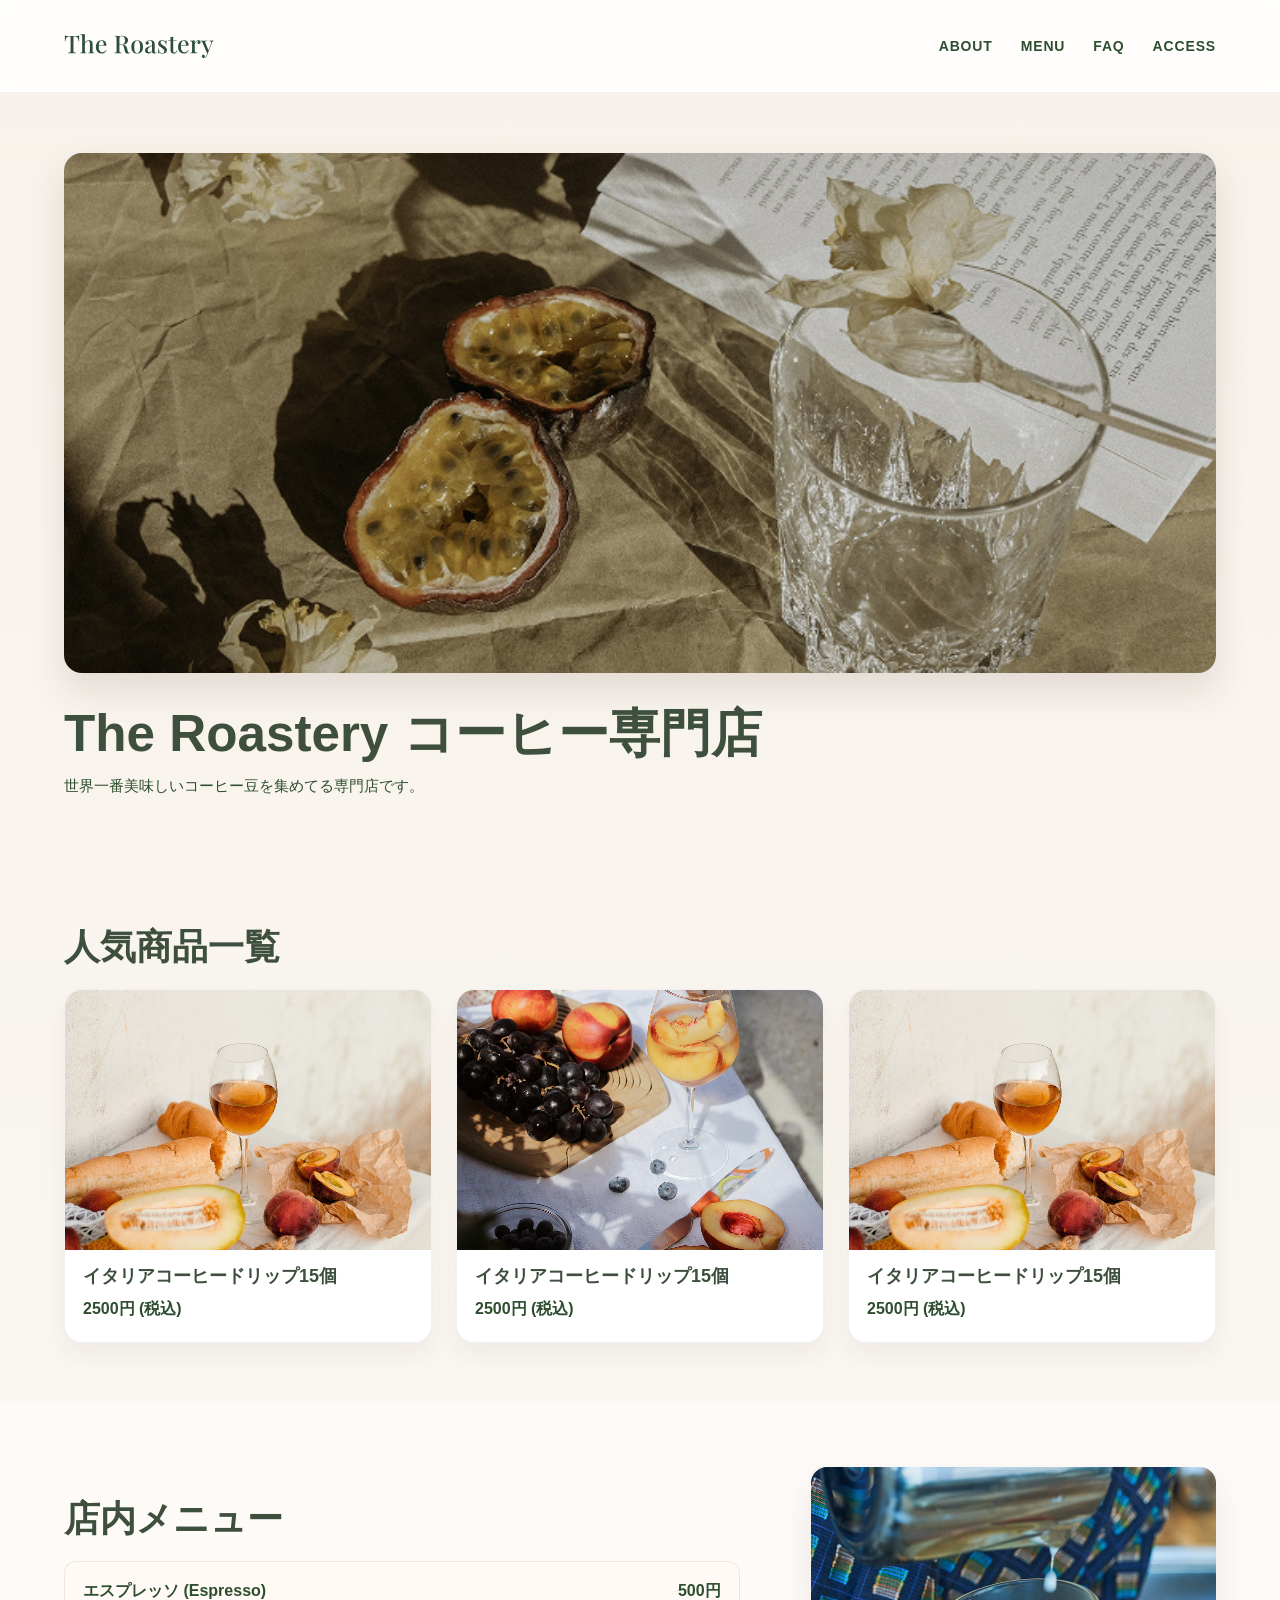
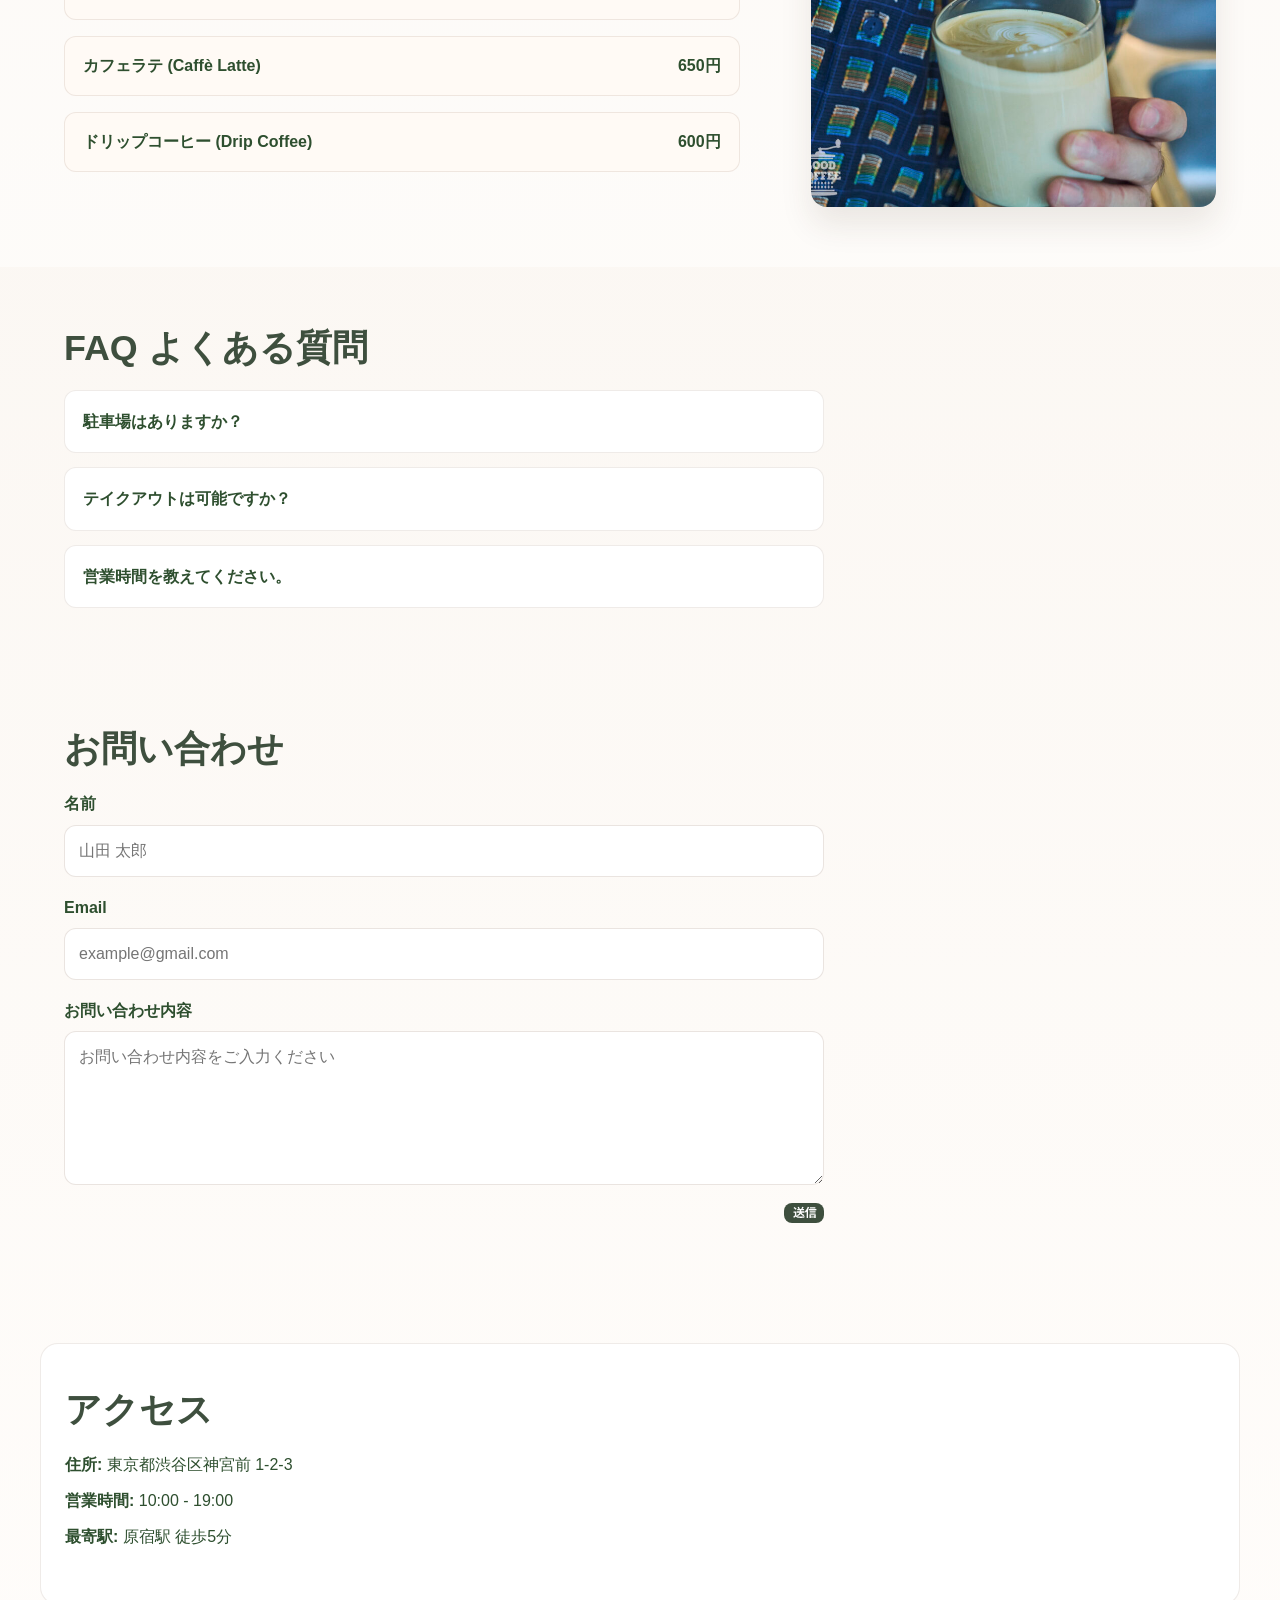
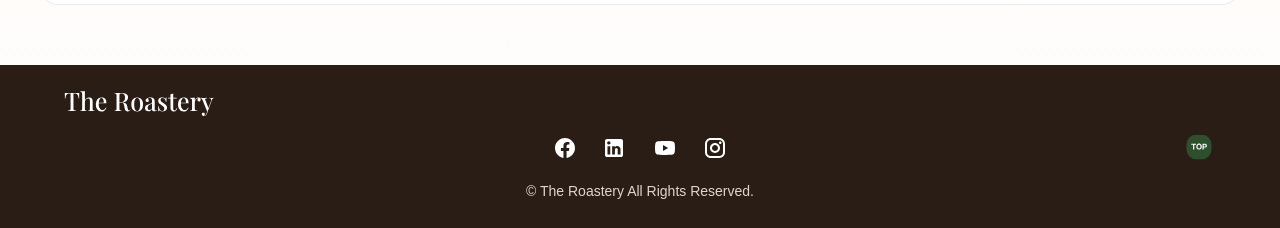
==== the roastery/index.html @ e52b69e5 "Add files via upload" ====
<!DOCTYPE html>
<html lang="ja">
<head>
  <meta charset="UTF-8">
  <meta name="viewport" content="width=device-width, initial-scale=1.0">
  <title>The Roastery - コーヒー専門店</title>
  <link rel="stylesheet" href="style.css">
</head>
<body id="top">

  <!-- 1. Header Navigation -->
  <header class="header">
    <div class="container header-container">
      <a href="#" class="logo">
        <img src="assets/icons/The Roastery-logo.svg" alt="The Roastery Logo">
      </a>

      <nav class="desktop-nav" aria-label="Main navigation">
        <ul>
          <li><a href="#about">About</a></li>
          <li><a href="#products">Menu</a></li>
          <li><a href="#faq">FAQ</a></li>
          <li><a href="#access">Access</a></li>
        </ul>
      </nav>

      <button class="menu-toggle" aria-label="Menu">
        <img src="assets/icons/hamberger-menu.svg" alt="Menu Icon">
      </button>
    </div>
  </header>

  <main>
    <!-- 2. Hero Section -->
    <section class="hero" id="about">
      <div class="container hero-layout">
        <div class="hero-image">
          <img src="assets/images/dai-banner-sample.jpg" alt="The Roastery Hero Image">
        </div>
        <div class="hero-text">
          <h1>The Roastery コーヒー専門店</h1>
          <p>世界一番美味しいコーヒー豆を集めてる専門店です。</p>
        </div>
      </div>
    </section>

    <!-- 3. Popular Products Section (人気商品一覧) -->
    <section class="products" id="products">
      <div class="container">
        <h2>人気商品一覧</h2>
        <div class="product-grid">
          <article class="product-card">
            <img src="assets/images/ninkimenu1-sample.jpg" alt="イタリアコーヒードリップ">
            <h3>イタリアコーヒードリップ15個</h3>
            <p class="price">2500円 (税込)</p>
          </article>

          <article class="product-card">
            <img src="assets/images/ninkimenu2-sample.jpg" alt="イタリアコーヒードリップ">
            <h3>イタリアコーヒードリップ15個</h3>
            <p class="price">2500円 (税込)</p>
          </article>

          <article class="product-card">
            <img src="assets/images/ninkimenu3-sample.jpg" alt="イタリアコーヒードリップ">
            <h3>イタリアコーヒードリップ15個</h3>
            <p class="price">2500円 (税込)</p>
          </article>
        </div>
      </div>
    </section>

<!-- 4. Menu Section (店内メニュー) - BỔ SUNG -->
    <section class="menu-section" id="menu">
      <div class="container menu-layout">
        <div class="menu-content">
          <h2>店内メニュー</h2>
          <div class="menu-grid">
            <div class="menu-item">
              <span class="menu-name">エスプレッソ (Espresso)</span>
              <span class="menu-price">500円</span>
            </div>
            <div class="menu-item">
              <span class="menu-name">カフェラテ (Caffè Latte)</span>
              <span class="menu-price">650円</span>
            </div>
            <div class="menu-item">
              <span class="menu-name">ドリップコーヒー (Drip Coffee)</span>
              <span class="menu-price">600円</span>
            </div>
          </div>
        </div>

        <div class="menu-image-wrap">
          <img src="assets/images/menu.jpg" alt="店内メニューイメージ">
        </div>
      </div>
    </section>
<!-- 5. FAQ Section (よくある質問) - BỔ SUNG -->
    <section class="faq-section" id="faq">
      <div class="container">
        <h2>FAQ よくある質問</h2>
        <div class="faq-list">
          <details class="faq-item">
            <summary>駐車場はありますか？</summary>
            <p>はい、店舗裏に3台分の専用駐車場がございます。</p>
          </details>
          <details class="faq-item">
            <summary>テイクアウトは可能ですか？</summary>
            <p>全メニューテイクアウト可能です。</p>
          </details>
          <details class="faq-item">
            <summary>営業時間を教えてください。</summary>
            <p>10:00 〜 19:00（定休日：水曜日）となります。</p>
          </details>
        </div>
      </div>
    </section>

        <!-- 6. Contact Form (お問い合わせ) -->
    <section class="contact" id="contact">
      <div class="container">
        <h2>お問い合わせ</h2>
        <form class="contact-form">
          <div class="form-group">
            <label for="name">名前</label>
            <input type="text" id="name" placeholder="山田 太郎">
          </div>
          <div class="form-group">
            <label for="email">Email</label>
            <input type="email" id="email" placeholder="example@gmail.com">
          </div>
          <div class="form-group">
            <label for="message">お問い合わせ内容</label>
            <textarea id="message" rows="5" placeholder="お問い合わせ内容をご入力ください"></textarea>
          </div>
          <button type="submit" class="submit-btn" aria-label="送信">
            <img src="assets/icons/soshin-button.svg" alt="送信">
          </button>
        </form>
      </div>
    </section>

 <!-- 7. Access Section (アクセス) - BỔ SUNG -->
    <section class="access-section" id="access">
      <div class="container access-container">
        <div class="access-info">
          <h2>アクセス</h2>
          <p><strong>住所:</strong> 東京都渋谷区神宮前 1-2-3</p>
          <p><strong>営業時間:</strong> 10:00 - 19:00</p>
          <p><strong>最寄駅:</strong> 原宿駅 徒歩5分</p>
        </div>
        <div class="access-map">
       <iframe src="https://www.google.com/maps/embed?pb=!1m18!1m12!1m3!1d3245.0203877647555!2d139.4264105!3d35.5778886!2m3!1f0!2f0!3f0!3m2!1i1024!2i768!4f13.1!3m3!1m2!1s0x6018fdb9dae99ccf%3A0x11785cc58796454f!2sCONZEN%20COFFEE!5e0!3m2!1sja!2sjp!4v1789266662470!5m2!1sja!2sjp" width="600" height="450" style="border:0;" allowfullscreen="" loading="lazy" referrerpolicy="strict-origin-when-cross-origin"></iframe>
    </div>
      </div>
    </section>


  </main>

  <!-- 8. Footer Section -->
  <footer class="footer">
    <div class="container footer-container">
      <a href="#top" class="footer-logo" aria-label="The Roastery ホーム">
        <img src="assets/icons/The Roastery-logo.svg" alt="The Roastery Logo">
      </a>
      <div class="social-links">
        <a href="https://www.facebook.com/" class="social-link social-facebook" target="_blank" rel="noopener noreferrer" aria-label="Facebook">
          <img src="assets/icons/social-icons.svg" alt="">
        </a>
        <a href="https://www.linkedin.com/" class="social-link social-linkedin" target="_blank" rel="noopener noreferrer" aria-label="LinkedIn">
          <img src="assets/icons/social-icons.svg" alt="">
        </a>
        <a href="https://www.youtube.com/" class="social-link social-youtube" target="_blank" rel="noopener noreferrer" aria-label="YouTube">
          <img src="assets/icons/social-icons.svg" alt="">
        </a>
        <a href="https://www.instagram.com/" class="social-link social-instagram" target="_blank" rel="noopener noreferrer" aria-label="Instagram">
          <img src="assets/icons/social-icons.svg" alt="">
        </a>
      </div>
      <a href="#top" class="top-button" aria-label="ページの先頭へ戻る">
        <img src="assets/icons/top-button.svg" alt="Top">
      </a>
      <p class="copyright">&copy; The Roastery All Rights Reserved.</p>
    </div>
  </footer>

  <script src="javascript.js"></script>
</body>
</html>
---- the roastery/style.css ----
/* Reset cơ bản */
* {
  box-sizing: border-box;
  margin: 0;
  padding: 0;
}

html {
  scroll-behavior: smooth;
}

body {
  font-family: Arial, Helvetica, sans-serif;
  color: #2e4f2f;
  background: linear-gradient(180deg, #f7f1ea 0%, #fffdfb 100%);
  line-height: 1.6;
}

img {
  display: block;
  max-width: 100%;
}

a {
  text-decoration: none;
}

.container {
  width: min(100%, 1200px);
  margin: 0 auto;
  padding: 0 16px;
}

section {
  padding: 60px 0;
}

h1, h2, h3 {
  line-height: 1.2;
}

/* Header */
.header {
  background: rgba(255, 255, 255, 0.9);
  border-bottom: 1px solid rgba(110, 80, 53, 0.08);
  position: sticky;
  top: 0;
  z-index: 20;
  backdrop-filter: blur(8px);
}

.header-container {
  display: flex;
  justify-content: space-between;
  align-items: center;
  min-height: 80px;
}

.logo {
  display: inline-flex;
  align-items: center;
}

.logo img {
  width: 120px;
  height: auto;
}

.menu-toggle {
  background: none;
  border: none;
  cursor: pointer;
  width: 44px;
  height: 44px;
  display: inline-flex;
  align-items: center;
  justify-content: center;
}

.menu-toggle img {
  width: 24px;
  height: 24px;
}

.desktop-nav {
  display: none;
}

.desktop-nav ul {
  display: flex;
  align-items: center;
  list-style: none;
  gap: 28px;
}

.desktop-nav a {
  color: #2e4f2f;
  font-size: 14px;
  font-weight: 700;
  letter-spacing: 0.06em;
  text-transform: uppercase;
}

.desktop-nav a:hover {
  color: #9d6a42;
}

/* Hero */
.hero {
  padding: 60px 0;
}

.hero-layout {
  display: grid;
  gap: 22px;
  align-items: center;
}

.hero-image img {
  width: 100%;
  height: 320px;
  object-fit: cover;
  border-radius: 18px;
  box-shadow: 0 18px 35px rgba(77, 52, 31, 0.12);
}

.hero-text {
  padding: 8px 0;
}

.hero-text h1 {
  font-size: clamp(28px, 4vw, 52px);
  margin-bottom: 10px;
  color: #3e4f3e;
}

.hero-text p {
  font-size: 15px;
  color: #2e4f2f;
}

/* Products */
.products {
  padding: 60px 0;
}

.products h2,
.menu-content h2,
.faq-section h2,
.access-info h2,
.contact h2 {
  font-size: clamp(26px, 2.8vw, 38px);
  margin-bottom: 20px;
  color: #3e4f3e;
}

.product-grid {
  display: grid;
  grid-template-columns: 1fr;
  gap: 20px;
}

.product-card {
  background: #fff;
  border: 1px solid rgba(107, 78, 58, 0.08);
  border-radius: 18px;
  overflow: hidden;
  box-shadow: 0 12px 24px rgba(74, 46, 33, 0.06);
  transition: transform 0.2s ease, box-shadow 0.2s ease;
}

.product-card:hover {
  transform: translateY(-4px);
  box-shadow: 0 16px 30px rgba(74, 46, 33, 0.1);
}

.product-card img {
  width: 100%;
  height: 240px;
  object-fit: cover;
}

.product-card h3 {
  font-size: 18px;
  margin: 16px 18px 8px;
  color: #3e4f3e;
}

.product-card .price {
  margin: 0 18px 20px;
  font-size: 16px;
  font-weight: 700;
  color: #2e4f2f;
}

/* Menu */
.menu-section {
  background: rgba(255, 255, 255, 0.45);
}

.menu-layout {
  display: flex;
  flex-direction: column;
  gap: 24px;
}

.menu-content {
  flex: 1;
}

.menu-grid {
  display: grid;
  gap: 16px;
}

.menu-item {
  display: flex;
  justify-content: space-between;
  align-items: center;
  gap: 12px;
  padding: 16px 18px;
  border: 1px solid rgba(122, 87, 67, 0.12);
  border-radius: 12px;
  background: #fffaf5;
}

.menu-name {
  font-size: 16px;
  font-weight: 600;
  color: #2e4f2f;
}

.menu-price {
  font-weight: 700;
  color: #2e4f2f;
}

.menu-image-wrap {
  flex: 1;
  display: flex;
  align-items: center;
  justify-content: center;
  padding-top: 4px;
}

.menu-image-wrap img {
  display: block;
  width: 100%;
  height: 320px;
  object-fit: cover;
  object-position: center;
  border: none;
  border-radius: 16px;
  box-shadow: 0 18px 32px rgba(65, 46, 29, 0.1);
}

/* FAQ */
.faq-list {
  display: grid;
  gap: 14px;
  max-width: 760px;
}

.faq-item {
  border: 1px solid rgba(123, 90, 67, 0.12);
  border-radius: 12px;
  background: #fff;
  padding: 0 18px;
}

.faq-item summary {
  list-style: none;
  cursor: pointer;
  padding: 18px 0;
  font-weight: 700;
  color: #2e4f2f;
}

.faq-item p {
  padding: 0 0 18px;
  color: #2e4f2f;
}

/* Access */
.access-container {
  display: grid;
  gap: 20px;
  background: #fff;
  border: 1px solid rgba(123, 90, 67, 0.12);
  border-radius: 18px;
  padding: 24px;
}

.access-info {
  padding: 0;
}

.access-info p {
  margin: 10px 0;
  color: #2e4f2f;
}

.access-map {
  display: flex;
}

.access-map iframe {
  width: 100%;
  height: 240px;
  min-height: 240px;
  margin: 10px;
  border: 0;
  border-radius: 18px;
}

/* Contact */
.contact {
  padding: 60px 0;
}

.contact-form {
  display: flex;
  flex-direction: column;
  gap: 18px;
  max-width: 760px;
}

.form-group {
  display: flex;
  flex-direction: column;
  gap: 8px;
}

.form-group label {
  font-weight: 700;
  color: #2e4f2f;
}

.form-group input,
.form-group textarea {
  width: 100%;
  padding: 12px 14px;
  border: 1px solid rgba(123, 90, 67, 0.16);
  border-radius: 12px;
  background: #fff;
  font: inherit;
}

.form-group textarea {
  min-height: 130px;
  resize: vertical;
}

.submit-btn {
  align-self: flex-end;
  display: inline-flex;
  align-items: center;
  justify-content: center;
  width: 40px;
  height: 20px;
  padding: 0;
  background: transparent;
  border: none;
  cursor: pointer;
  transition: transform 0.2s ease, opacity 0.2s ease;
}

.submit-btn img {
  width: 40px;
  height: 20px;
}

.submit-btn:hover {
  transform: translateY(-1px);
  opacity: 0.85;
}

/* Footer */
.footer {
  background: #2a1d15;
  color: #f2eae4;
  padding: 26px 0;
}

.footer-container {
  position: relative;
  display: flex;
  flex-direction: column;
  align-items: center;
  gap: 12px;
}

.footer-logo img {
  width: 150px;
  filter: brightness(0) invert(1);
}

.footer-logo {
  align-self: flex-start;
}

.social-links img {
  filter: brightness(0) invert(1);
}

.social-links {
  display: flex;
  gap: 10px;
}

.social-link {
  display: block;
  width: 40px;
  height: 40px;
  overflow: hidden;
}

.social-link img {
  width: 193px;
  max-width: none;
  height: 40px;
}

.social-linkedin img {
  transform: translateX(-52px);
}

.social-youtube img {
  transform: translateX(-102px);
}

.social-instagram img {
  transform: translateX(-153px);
}

.top-button {
  position: absolute;
  right: 16px;
  top: 50%;
  transform: translateY(-50%);
  transition: opacity 0.2s ease, transform 0.2s ease;
}

.top-button img {
  width: 50px;
  height: 25px;
}

.top-button:hover {
  opacity: 0.8;
  transform: translateY(calc(-50% - 2px));
}

.copyright {
  font-size: 14px;
  opacity: 0.9;
}

@media (min-width: 768px) {
  .container {
    padding: 0 24px;
  }

  .header-container {
    min-height: 92px;
  }

  .logo img {
    width: 150px;
  }

  .desktop-nav {
    display: block;
    margin-left: auto;
  }

  .menu-toggle {
    display: none;
  }

  .hero-layout {
    grid-template-columns: 1fr;
  }

  .hero-image img {
    height: 520px;
  }

  .product-grid {
    grid-template-columns: repeat(3, minmax(0, 1fr));
    gap: 24px;
  }

  .product-card img {
    height: 260px;
  }

  .menu-layout {
    flex-direction: row;
    align-items: center;
    gap: 26px;
  }

  .menu-content {
    flex: 1.5;
  }

  .menu-image-wrap {
    flex: 1;
  }

  .menu-image-wrap img {
    min-height: 340px;
    width: 90%;
    margin-left: auto;
  }

  .access-container {
    grid-template-columns: 0.9fr 1.1fr;
    align-items: center;
  }
}

@media (max-width: 767px) {
  .desktop-nav {
    display: none;
  }

  .header-container.active {
    position: relative;
    flex-wrap: wrap;
    align-items: center;
    padding-top: 20px;
  }

  .header-container.active .logo {
    order: 0;
  }

  .header-container.active .menu-toggle {
    position: static;
    order: 1;
    margin-left: auto;
    align-self: center;
    transform: none;
  }

  .header-container.active .desktop-nav {
    display: block;
    order: 2;
    flex-basis: 100%;
    padding: 16px 0;
  }

  .header-container.active .desktop-nav ul {
    flex-direction: column;
    align-items: center;
    gap: 12px;
  }

  .header-container.active .desktop-nav a {
    font-size: 12px;
  }

  .product-grid {
    grid-template-columns: 1fr;
  }

  .menu-layout {
    flex-direction: column;
  }

  .access-map iframe {
    width: 100%;
    height: 220px;
    min-height: 220px;
  }

  .submit-btn {
    width: 100%;
  }
}
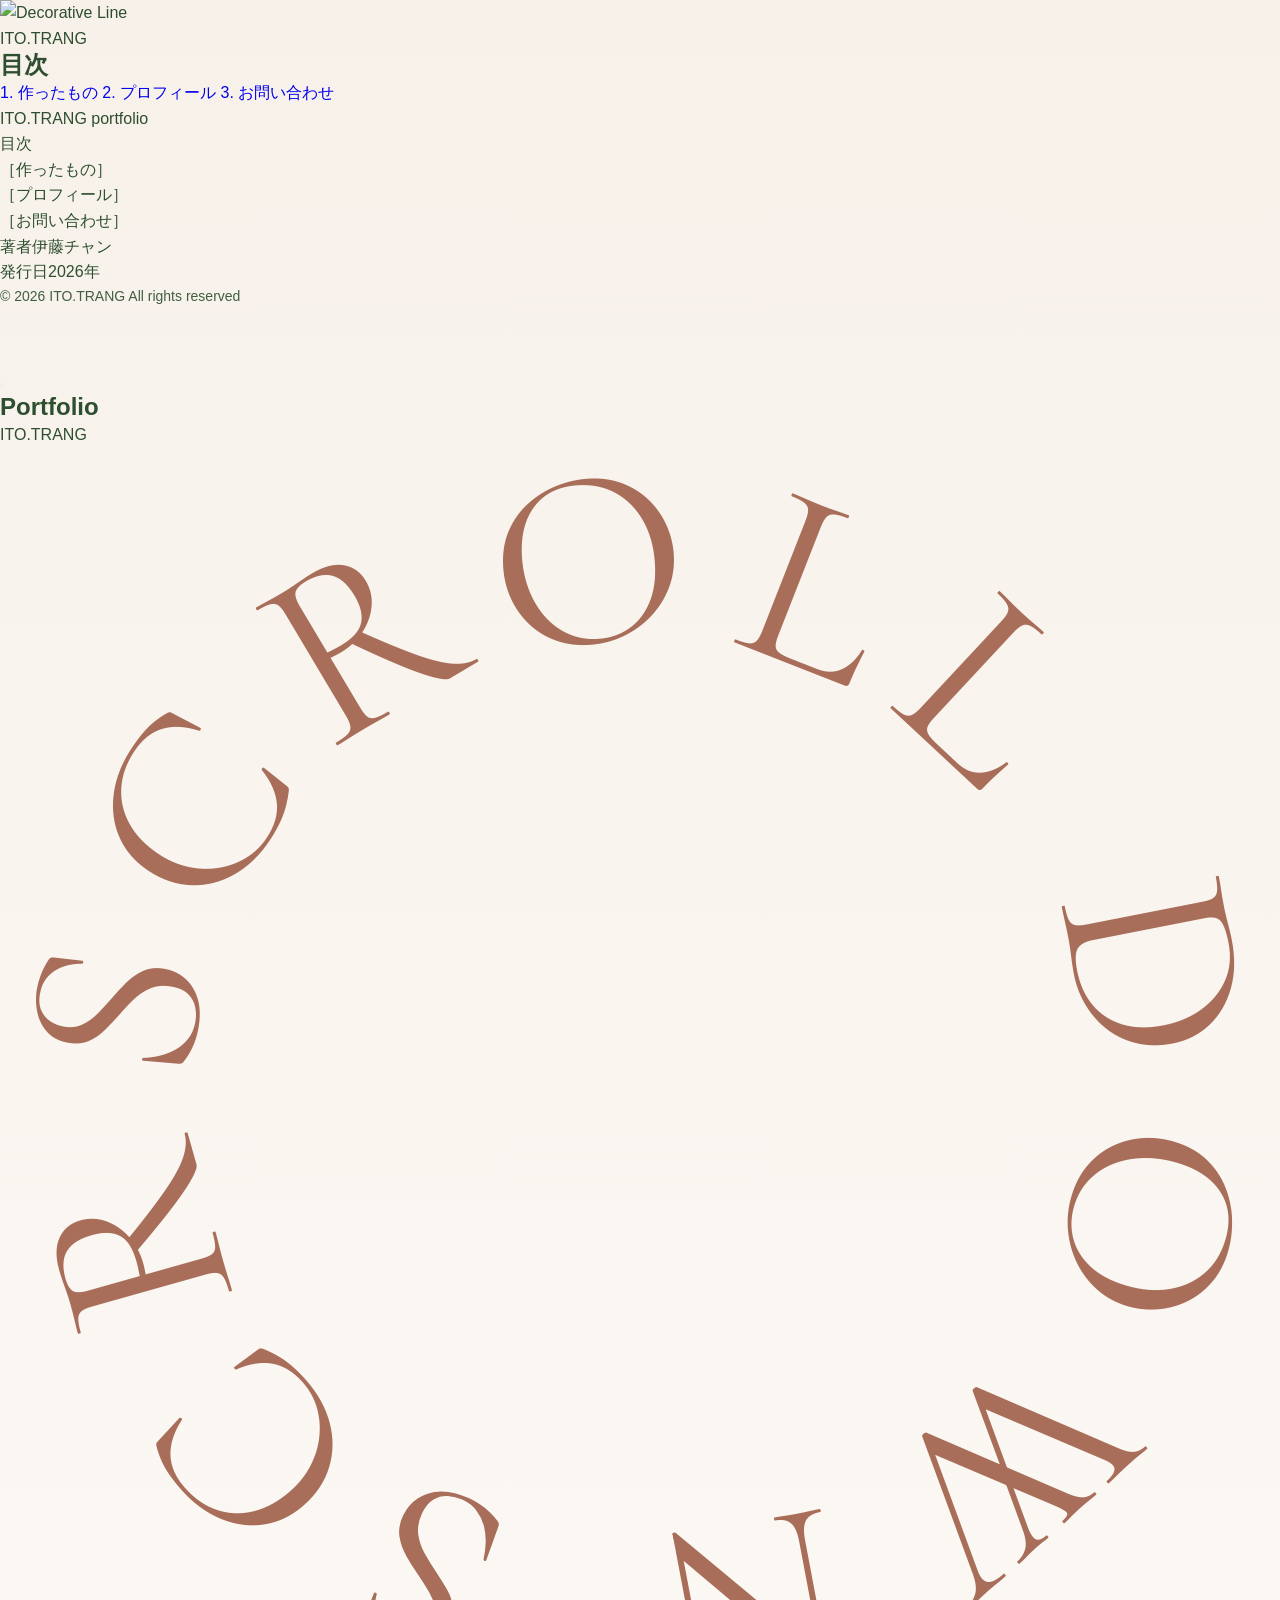
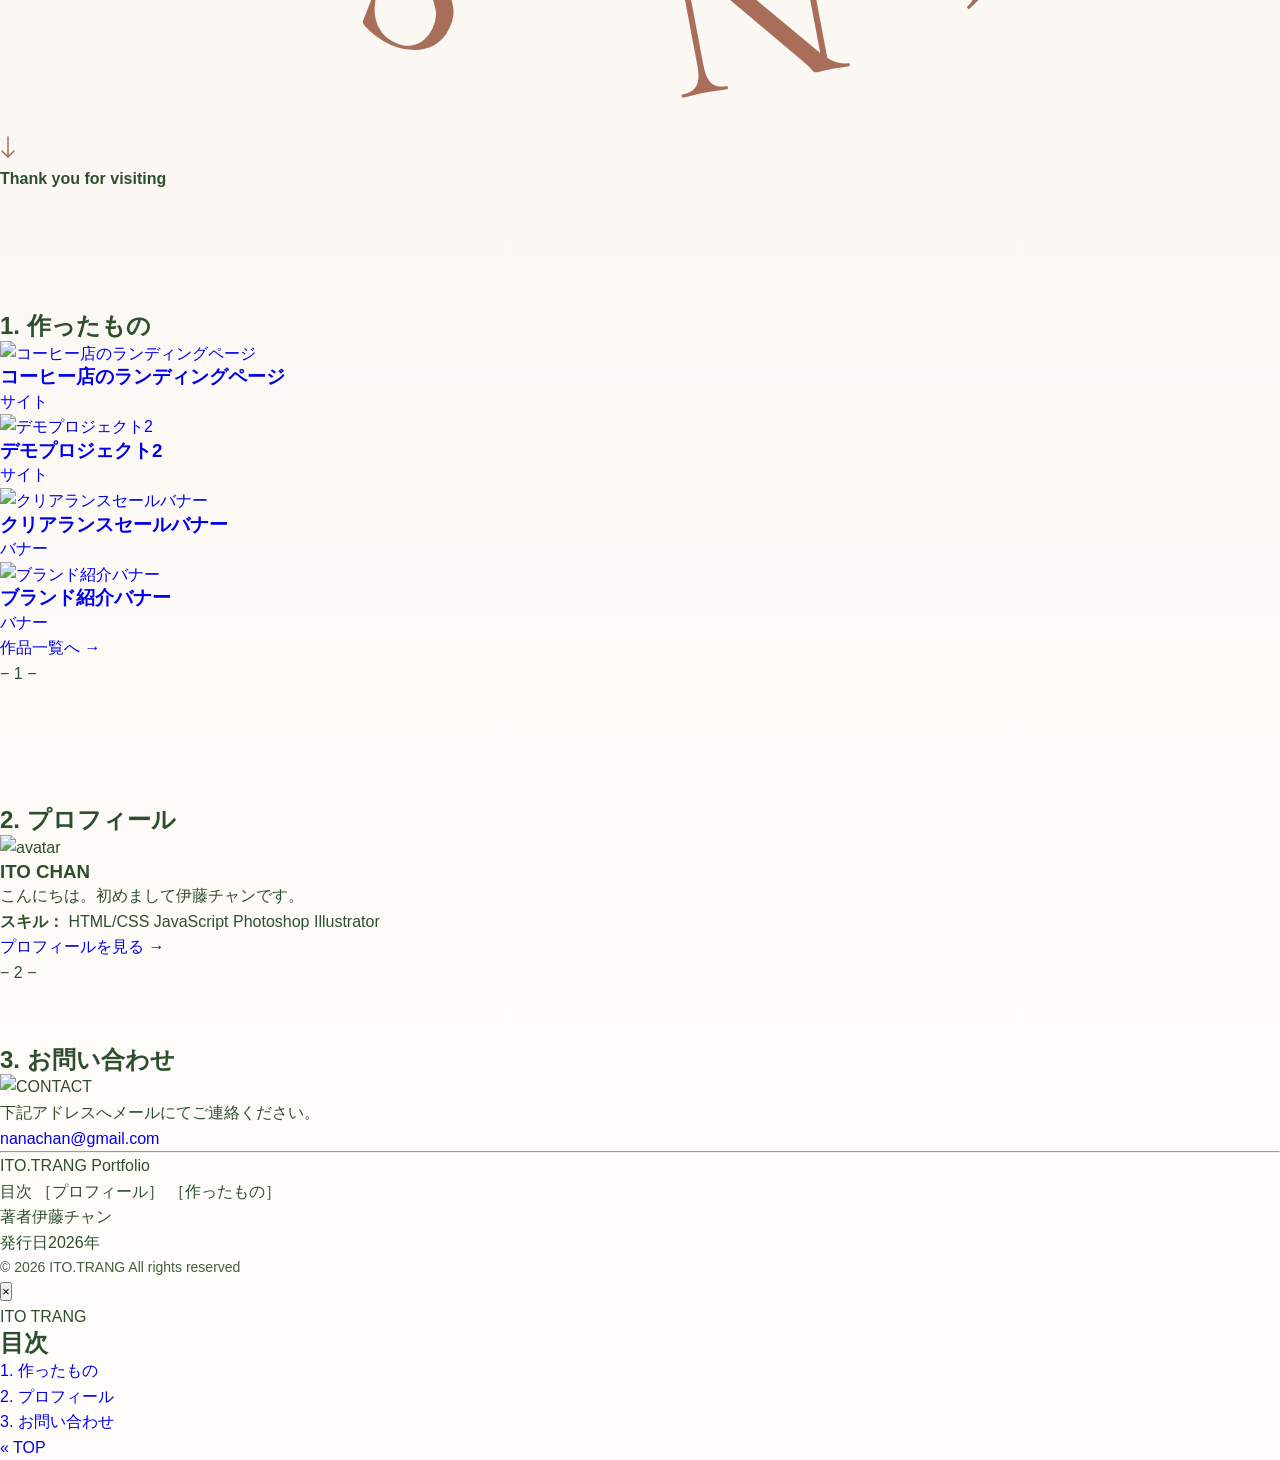
==== commit 2af8fe85: "Add files via upload" ====
--- a/the roastery/index.html
+++ b/the roastery/index.html
@@ -1,191 +1,216 @@
 <!DOCTYPE html>
 <html lang="ja">
 <head>
-  <meta charset="UTF-8">
-  <meta name="viewport" content="width=device-width, initial-scale=1.0">
-  <title>The Roastery - コーヒー専門店</title>
-  <link rel="stylesheet" href="style.css">
+    <meta charset="UTF-8">
+    <meta name="viewport" content="width=device-width, initial-scale=1.0">
+    <title>ITO.TRANG｜Portfolio</title>
+    <!-- CSS -->
+    <link href="https://fonts.googleapis.com/css2?family=Cormorant+Garamond:wght@400;600&family=Shippori+Mincho:wght@400;500&display=swap" rel="stylesheet">
+    <link rel="stylesheet" href="style.css">
 </head>
-<body id="top">
-
-  <!-- 1. Header Navigation -->
-  <header class="header">
-    <div class="container header-container">
-      <a href="#" class="logo">
-        <img src="assets/icons/The Roastery-logo.svg" alt="The Roastery Logo">
-      </a>
-
-      <nav class="desktop-nav" aria-label="Main navigation">
-        <ul>
-          <li><a href="#about">About</a></li>
-          <li><a href="#products">Menu</a></li>
-          <li><a href="#faq">FAQ</a></li>
-          <li><a href="#access">Access</a></li>
+<body>
+
+<div class="book-container">
+
+<img src="images/decorative-line.png" alt="Decorative Line" class="decorative-line">
+
+<!-- CỘT TRÁI (Sticky Sidebar - Mục lục) -->
+<aside class="sidebar-left">
+  <div class="sidebar-sticky-inner">
+      <div class="sidebar-top">
+         <div class="vertical-name">ITO.TRANG</div>
+         <div class="toc-wrapper">
+           <h2 class="toc-title">目次</h2>
+           <nav class="nav-links">
+              <a href="#works">1. 作ったもの</a>
+              <a href="#about">2. プロフィール</a>
+              <a href="#contact">3. お問い合わせ</a>
+           </nav>
+         </div>
+      </div>
+
+      <div class="sidebar-bottom">
+         <p class="colophon-title">ITO.TRANG portfolio</p>
+         <ul class="colophon-list">
+            <li><span>目次</span></li>
+            <li><span>［作ったもの］</span></li>
+            <li><span>［プロフィール］</span></li>
+            <li><span>［お問い合わせ］</span></li>
+            <li><span>著者</span>伊藤チャン</li>
+            <li><span>発行日</span>2026年</li>
+         </ul>
+         <p class="copyright">&copy; 2026 ITO.TRANG All rights reserved</p>
+      </div>
+  </div>
+</aside>
+
+<!-- CỘT PHẢI (Nội dung chính cuộn dọc) -->
+<main class="main-content">
+      <section class="hero">
+         <div class="hero-card hero-frame">
+            <!-- ĐÃ CHUYỂN HAMBURGER MENU VÀO ĐÂY ĐỂ NẰM TRONG KHUNG SVG -->
+            <button class="mobile-menu-btn" id="menuToggle" aria-label="Toggle Navigation">
+              <span class="bar"></span>
+              <span class="bar"></span>
+              <span class="bar"></span>
+            </button>
+
+            <h1 class="hero-title">Portfolio</h1>
+            <p class="hero-subtitle">ITO.TRANG</p>
+
+            <!-- Cụm Badge SCROLL DOWN & Mũi tên -->
+            <div class="scroll-badge-wrapper">
+                <div class="scroll-rotate-badge">
+                    <!-- SVG Đường tròn chữ xoay -->
+                    <svg viewBox="0 0 100 100" class="rotate-text">
+                        <path id="circlePath" d="M 50, 50 m -35, 0 a 35,35 0 1,1 70,0 a 35,35 0 1,1 -70,0" fill="none" />
+                        <text font-size="20" fill="#a86e59" letter-spacing="2.5" font-family="'Cormorant Garamond', serif">
+                            <textPath href="#circlePath">SCROLL DOWN  SCROLL DOWN  </textPath>
+                        </text>
+                    </svg>
+
+                    <!-- Mũi tên chỉ xuống ở tâm -->
+                    <div class="center-arrow">
+                        <svg width="16" height="24" viewBox="0 0 16 24" fill="none" stroke="#a86e59" stroke-width="1.5" stroke-linecap="round" stroke-linejoin="round">
+                            <line x1="8" y1="2" x2="8" y2="22"></line>
+                            <polyline points="2 16 8 22 14 16"></polyline>
+                        </svg>
+                    </div>
+                </div>
+
+                <!-- Dòng chữ phụ phía dưới -->
+                <p class="thank-you-text"><b>Thank you for visiting</b></p>
+            </div>
+         </div>
+      </section>             
+
+      <!-- 1.work section -->
+      <section id="works" class="works">
+        <h2 class="section-heading">1. 作ったもの</h2>
+        <div class="works-grid">
+         
+            <!-- works1 -->
+             <article class="work-item">
+               <a href="the roastery/index.html" class="work-link">
+                 <div class="work-img-wrapper">
+                  <img src="images/dai-banner2.jpg" alt="コーヒー店のランディングページ" class="work-image">
+                 </div>
+                  <h3 class="work-title">コーヒー店のランディングページ</h3>
+                  <span class="work-badge">サイト</span>
+               </a>
+             </article>
+            <!-- works2 -->
+             <article class="work-item">
+               <a href="#" class="work-link">
+                 <div class="work-img-wrapper">
+                  <img src="images/imgi_30_s-2880x1630_v-frms_webp_4ebb9d10-7d20-45bd-a2dd-5982a1da8348_small.jpeg" alt="デモプロジェクト2" class="work-image">
+                 </div>
+                  <h3 class="work-title">デモプロジェクト2</h3>
+                  <span class="work-badge">サイト</span>
+               </a>
+             </article>
+            <!-- works3 -->
+             <article class="work-item">
+               <a href="https://raw.githubusercontent.com/Nanafreelancer/portfolio1/main/images/banner1.jpg" class="work-link">
+                 <div class="work-img-wrapper">
+                  <img src="images/banner1.jpg" alt="クリアランスセールバナー" class="work-image">
+                 </div>
+                  <h3 class="work-title">クリアランスセールバナー</h3>
+                  <span class="work-badge">バナー</span>
+               </a>
+             </article>
+            <!-- works4 -->
+             <article class="work-item">
+               <a href="https://raw.githubusercontent.com/Nanafreelancer/portfolio1/main/images/banner2.jpg" class="work-link">
+                 <div class="work-img-wrapper">
+                  <img src="images/banner2.jpg" alt="ブランド紹介バナー" class="work-image">
+                 </div>
+                  <h3 class="work-title">ブランド紹介バナー</h3>
+                  <span class="work-badge">バナー</span>
+               </a>
+             </article>
+        </div>
+
+        <div class="section-footer">
+          <div class="studio-btn-wrapper">
+            <a href="#" class="studio-btn">作品一覧へ <span>→</span></a>
+          </div>
+          <div class="page-number">− 1 −</div>
+        </div>
+       </section>
+
+       <!-- about me -->
+        <section id="about" class="about">
+            <h2 class="section-heading">2. プロフィール</h2>
+            <div class="profile-card">
+               <img src="images/avatar.jpeg" alt="avatar" class="profile-avatar">
+               <div class="profile-info">
+                  <h3>ITO CHAN</h3>
+                  <p class="about-text">こんにちは。初めまして伊藤チャンです。</p>
+                  <div class="skills">
+                     <strong>スキル：</strong>
+                     <span>HTML/CSS</span>
+                     <span>JavaScript</span>
+                     <span>Photoshop</span>
+                     <span>Illustrator</span>
+                  </div>
+               </div>
+            </div>
+
+            <div class="section-footer">
+              <div class="studio-btn-wrapper">
+                <a href="#" class="studio-btn">プロフィールを見る <span>→</span></a>
+              </div>
+              <div class="page-number">− 2 −</div>
+            </div>
+        </section>
+
+        <!-- contact -->
+        <footer id="contact" class="footer-contact">
+         <h2 class="section-heading">3. お問い合わせ</h2>
+         <div class="contact-box">
+            <img src="images/contact.webp" alt="CONTACT" class="contact-bg-img">
+            <div class="contact-content">
+              <p class="contact-text">下記アドレスへメールにてご連絡ください。</p>
+              <a href="mailto:nanachan@gmail.com" class="email-btn">nanachan@gmail.com</a> 
+            </div>
+         </div>
+        </footer>
+ <!-- KHỐI THÔNG TIN BẢN QUYỀN CHỈ HIỆN TRÊN MOBILE -->
+      <div class="mobile-footer-info">
+        <hr class="footer-divider">
+        <p class="colophon-title">ITO.TRANG Portfolio</p>
+        <ul class="colophon-list">
+           <li><span>目次</span> <span>［プロフィール］ ［作ったもの］</span></li>
+           <li><span>著者</span>伊藤チャン</li>
+           <li><span>発行日</span>2026年</li>
         </ul>
-      </nav>
-
-      <button class="menu-toggle" aria-label="Menu">
-        <img src="assets/icons/hamberger-menu.svg" alt="Menu Icon">
-      </button>
+        <p class="copyright">&copy; 2026 ITO.TRANG All rights reserved</p>
+      </div>       
+</main>
+</div>
+
+<!-- Mobile Navigation Overlay -->
+<div class="mobile-nav-overlay" id="navOverlay">
+  <button class="close-menu-btn" id="menuClose">&times;</button>
+  <div class="overlay-content">
+    <div class="overlay-vertical-name">ITO TRANG</div>
+    <div class="overlay-toc">
+      <h2>目次</h2>
+      <ul class="overlay-links">
+        <li><a href="#works" class="overlay-link">1. 作ったもの</a></li>
+        <li><a href="#about" class="overlay-link">2. プロフィール</a></li>
+        <li><a href="#contact" class="overlay-link">3. お問い合わせ</a></li>
+      </ul>
     </div>
-  </header>
-
-  <main>
-    <!-- 2. Hero Section -->
-    <section class="hero" id="about">
-      <div class="container hero-layout">
-        <div class="hero-image">
-          <img src="assets/images/dai-banner-sample.jpg" alt="The Roastery Hero Image">
-        </div>
-        <div class="hero-text">
-          <h1>The Roastery コーヒー専門店</h1>
-          <p>世界一番美味しいコーヒー豆を集めてる専門店です。</p>
-        </div>
-      </div>
-    </section>
-
-    <!-- 3. Popular Products Section (人気商品一覧) -->
-    <section class="products" id="products">
-      <div class="container">
-        <h2>人気商品一覧</h2>
-        <div class="product-grid">
-          <article class="product-card">
-            <img src="assets/images/ninkimenu1-sample.jpg" alt="イタリアコーヒードリップ">
-            <h3>イタリアコーヒードリップ15個</h3>
-            <p class="price">2500円 (税込)</p>
-          </article>
-
-          <article class="product-card">
-            <img src="assets/images/ninkimenu2-sample.jpg" alt="イタリアコーヒードリップ">
-            <h3>イタリアコーヒードリップ15個</h3>
-            <p class="price">2500円 (税込)</p>
-          </article>
-
-          <article class="product-card">
-            <img src="assets/images/ninkimenu3-sample.jpg" alt="イタリアコーヒードリップ">
-            <h3>イタリアコーヒードリップ15個</h3>
-            <p class="price">2500円 (税込)</p>
-          </article>
-        </div>
-      </div>
-    </section>
-
-<!-- 4. Menu Section (店内メニュー) - BỔ SUNG -->
-    <section class="menu-section" id="menu">
-      <div class="container menu-layout">
-        <div class="menu-content">
-          <h2>店内メニュー</h2>
-          <div class="menu-grid">
-            <div class="menu-item">
-              <span class="menu-name">エスプレッソ (Espresso)</span>
-              <span class="menu-price">500円</span>
-            </div>
-            <div class="menu-item">
-              <span class="menu-name">カフェラテ (Caffè Latte)</span>
-              <span class="menu-price">650円</span>
-            </div>
-            <div class="menu-item">
-              <span class="menu-name">ドリップコーヒー (Drip Coffee)</span>
-              <span class="menu-price">600円</span>
-            </div>
-          </div>
-        </div>
-
-        <div class="menu-image-wrap">
-          <img src="assets/images/menu.jpg" alt="店内メニューイメージ">
-        </div>
-      </div>
-    </section>
-<!-- 5. FAQ Section (よくある質問) - BỔ SUNG -->
-    <section class="faq-section" id="faq">
-      <div class="container">
-        <h2>FAQ よくある質問</h2>
-        <div class="faq-list">
-          <details class="faq-item">
-            <summary>駐車場はありますか？</summary>
-            <p>はい、店舗裏に3台分の専用駐車場がございます。</p>
-          </details>
-          <details class="faq-item">
-            <summary>テイクアウトは可能ですか？</summary>
-            <p>全メニューテイクアウト可能です。</p>
-          </details>
-          <details class="faq-item">
-            <summary>営業時間を教えてください。</summary>
-            <p>10:00 〜 19:00（定休日：水曜日）となります。</p>
-          </details>
-        </div>
-      </div>
-    </section>
-
-        <!-- 6. Contact Form (お問い合わせ) -->
-    <section class="contact" id="contact">
-      <div class="container">
-        <h2>お問い合わせ</h2>
-        <form class="contact-form">
-          <div class="form-group">
-            <label for="name">名前</label>
-            <input type="text" id="name" placeholder="山田 太郎">
-          </div>
-          <div class="form-group">
-            <label for="email">Email</label>
-            <input type="email" id="email" placeholder="example@gmail.com">
-          </div>
-          <div class="form-group">
-            <label for="message">お問い合わせ内容</label>
-            <textarea id="message" rows="5" placeholder="お問い合わせ内容をご入力ください"></textarea>
-          </div>
-          <button type="submit" class="submit-btn" aria-label="送信">
-            <img src="assets/icons/soshin-button.svg" alt="送信">
-          </button>
-        </form>
-      </div>
-    </section>
-
- <!-- 7. Access Section (アクセス) - BỔ SUNG -->
-    <section class="access-section" id="access">
-      <div class="container access-container">
-        <div class="access-info">
-          <h2>アクセス</h2>
-          <p><strong>住所:</strong> 東京都渋谷区神宮前 1-2-3</p>
-          <p><strong>営業時間:</strong> 10:00 - 19:00</p>
-          <p><strong>最寄駅:</strong> 原宿駅 徒歩5分</p>
-        </div>
-        <div class="access-map">
-       <iframe src="https://www.google.com/maps/embed?pb=!1m18!1m12!1m3!1d3245.0203877647555!2d139.4264105!3d35.5778886!2m3!1f0!2f0!3f0!3m2!1i1024!2i768!4f13.1!3m3!1m2!1s0x6018fdb9dae99ccf%3A0x11785cc58796454f!2sCONZEN%20COFFEE!5e0!3m2!1sja!2sjp!4v1789266662470!5m2!1sja!2sjp" width="600" height="450" style="border:0;" allowfullscreen="" loading="lazy" referrerpolicy="strict-origin-when-cross-origin"></iframe>
-    </div>
-      </div>
-    </section>
-
-
-  </main>
-
-  <!-- 8. Footer Section -->
-  <footer class="footer">
-    <div class="container footer-container">
-      <a href="#top" class="footer-logo" aria-label="The Roastery ホーム">
-        <img src="assets/icons/The Roastery-logo.svg" alt="The Roastery Logo">
-      </a>
-      <div class="social-links">
-        <a href="https://www.facebook.com/" class="social-link social-facebook" target="_blank" rel="noopener noreferrer" aria-label="Facebook">
-          <img src="assets/icons/social-icons.svg" alt="">
-        </a>
-        <a href="https://www.linkedin.com/" class="social-link social-linkedin" target="_blank" rel="noopener noreferrer" aria-label="LinkedIn">
-          <img src="assets/icons/social-icons.svg" alt="">
-        </a>
-        <a href="https://www.youtube.com/" class="social-link social-youtube" target="_blank" rel="noopener noreferrer" aria-label="YouTube">
-          <img src="assets/icons/social-icons.svg" alt="">
-        </a>
-        <a href="https://www.instagram.com/" class="social-link social-instagram" target="_blank" rel="noopener noreferrer" aria-label="Instagram">
-          <img src="assets/icons/social-icons.svg" alt="">
-        </a>
-      </div>
-      <a href="#top" class="top-button" aria-label="ページの先頭へ戻る">
-        <img src="assets/icons/top-button.svg" alt="Top">
-      </a>
-      <p class="copyright">&copy; The Roastery All Rights Reserved.</p>
-    </div>
-  </footer>
-
-  <script src="javascript.js"></script>
+  </div>
+</div>
+
+<a href="#" class="back-to-top" id="backToTop">
+  <span class="arrow">«</span>
+  <span class="txt">TOP</span>
+</a>
+
+<script src="script.js"></script>
 </body>
 </html>
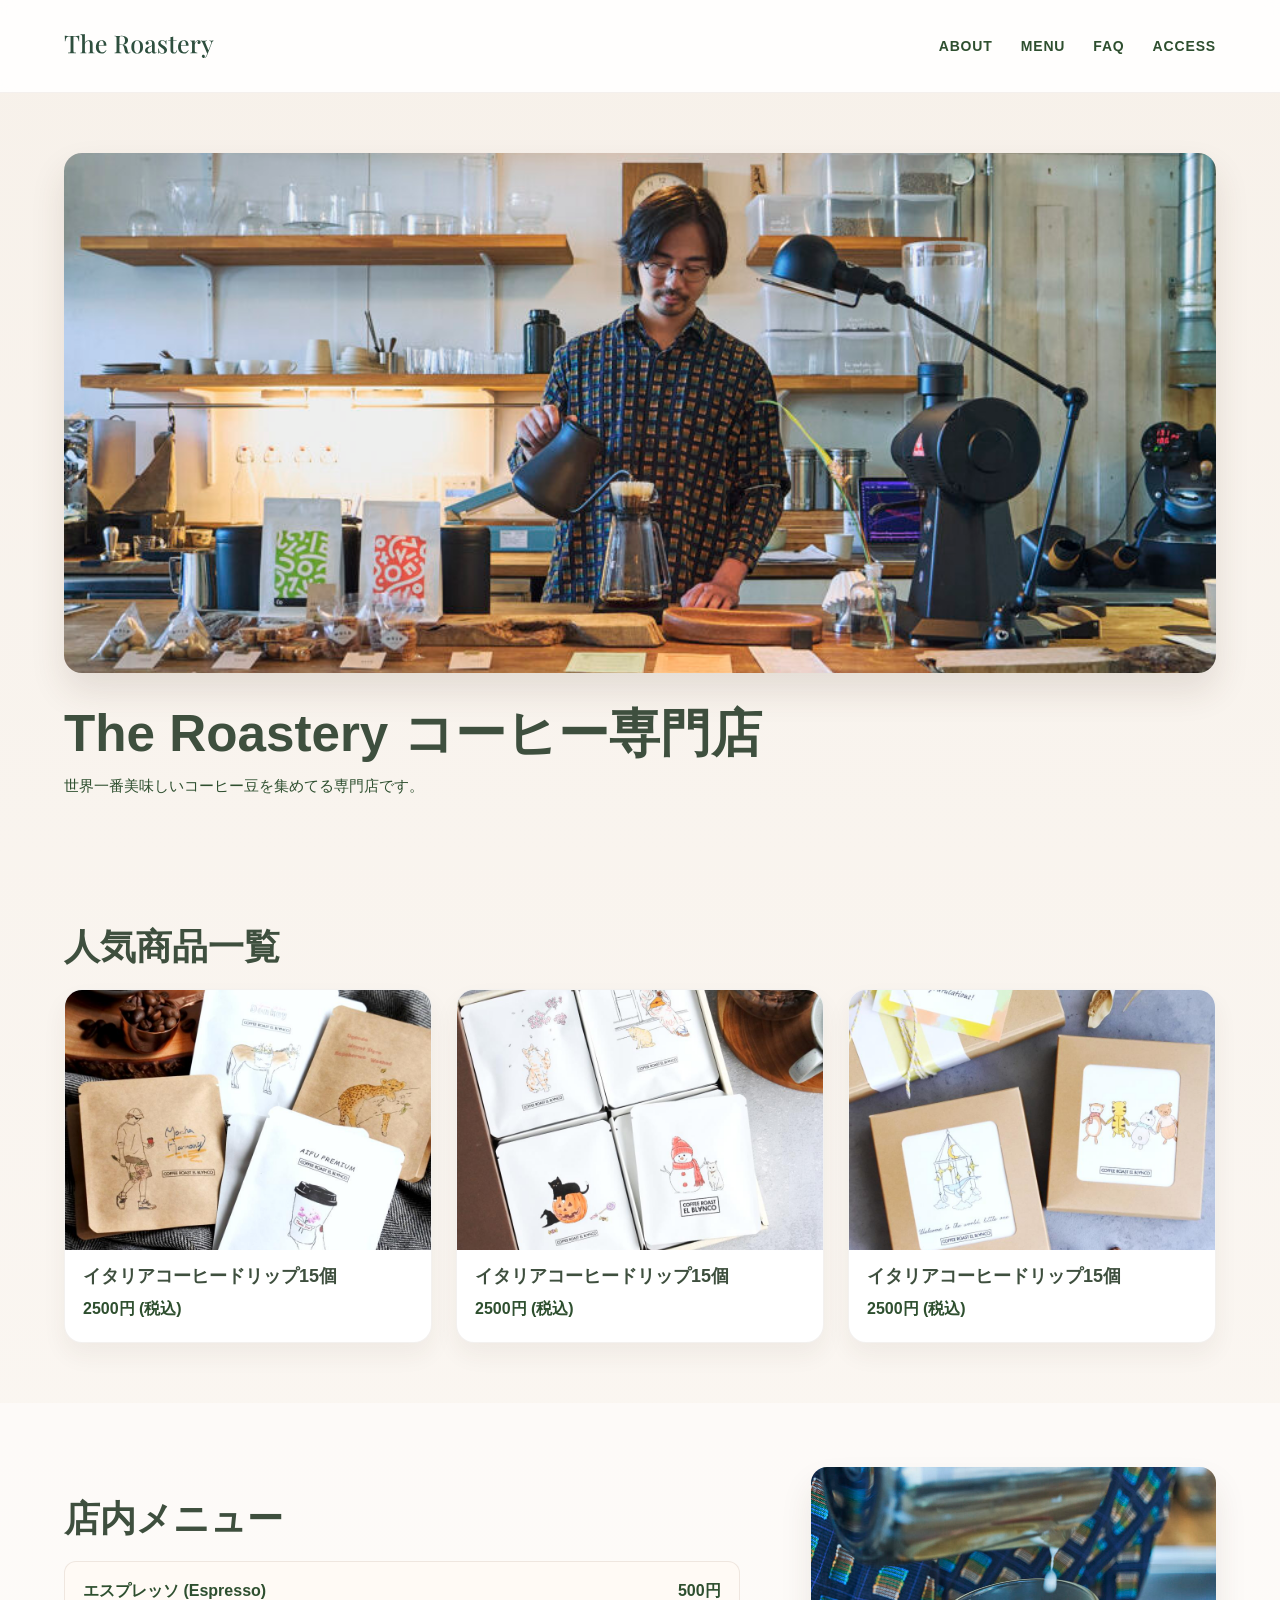
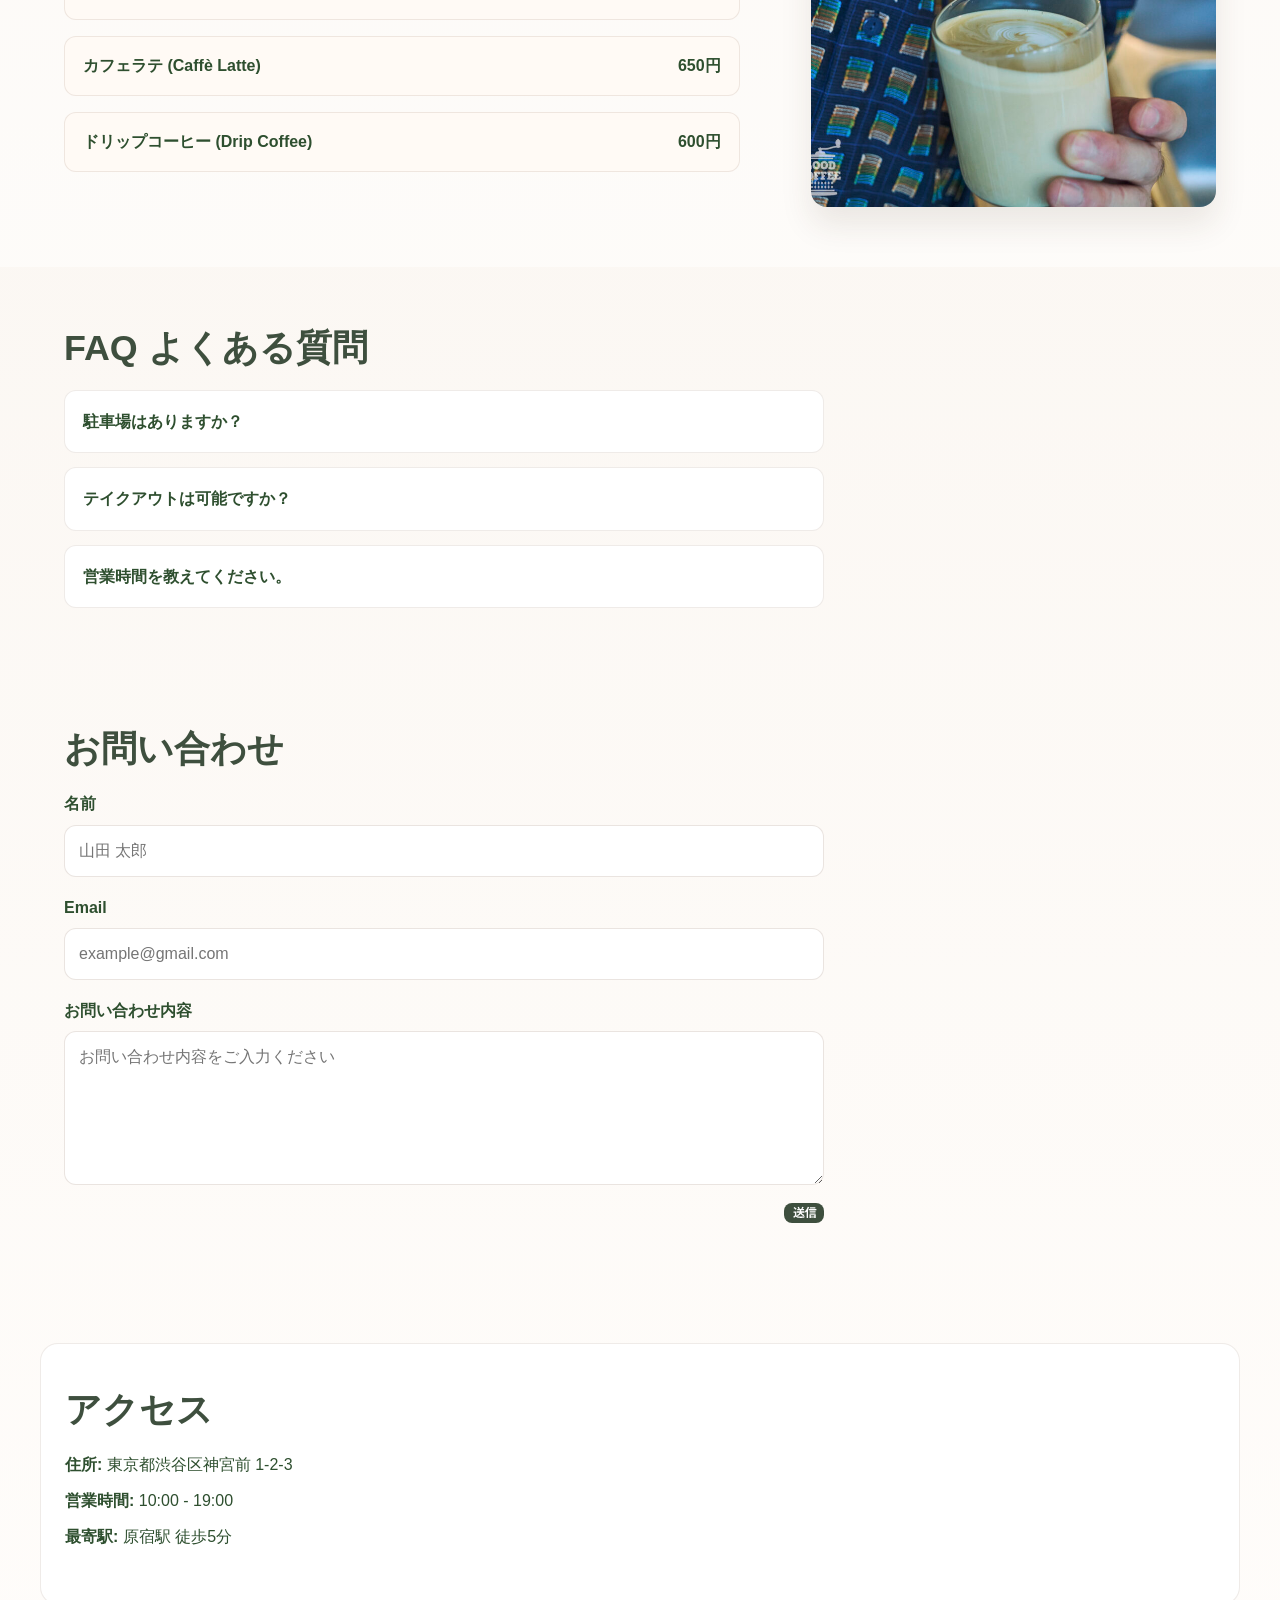
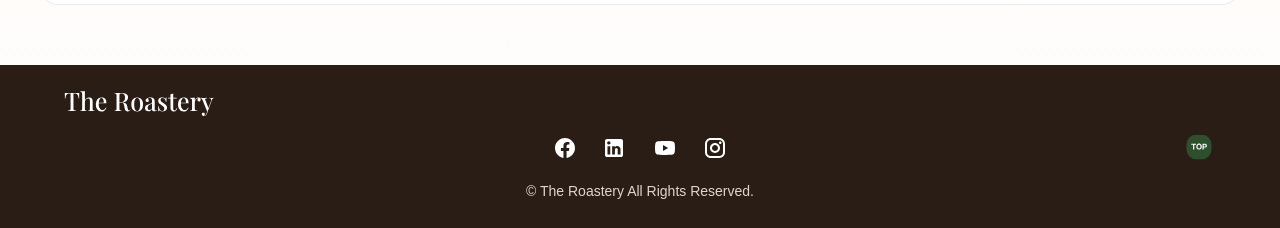
==== commit cb3f65fd: "Add files via upload" ====
--- a/the roastery/index.html
+++ b/the roastery/index.html
@@ -1,216 +1,191 @@
 <!DOCTYPE html>
 <html lang="ja">
 <head>
-    <meta charset="UTF-8">
-    <meta name="viewport" content="width=device-width, initial-scale=1.0">
-    <title>ITO.TRANG｜Portfolio</title>
-    <!-- CSS -->
-    <link href="https://fonts.googleapis.com/css2?family=Cormorant+Garamond:wght@400;600&family=Shippori+Mincho:wght@400;500&display=swap" rel="stylesheet">
-    <link rel="stylesheet" href="style.css">
+  <meta charset="UTF-8">
+  <meta name="viewport" content="width=device-width, initial-scale=1.0">
+  <title>The Roastery - コーヒー専門店</title>
+  <link rel="stylesheet" href="style.css">
 </head>
-<body>
+<body id="top">
 
-<div class="book-container">
+  <!-- 1. Header Navigation -->
+  <header class="header">
+    <div class="container header-container">
+      <a href="#" class="logo">
+        <img src="assets/icons/The Roastery-logo.svg" alt="The Roastery Logo">
+      </a>
 
-<img src="images/decorative-line.png" alt="Decorative Line" class="decorative-line">
+      <nav class="desktop-nav" aria-label="Main navigation">
+        <ul>
+          <li><a href="#about">About</a></li>
+          <li><a href="#products">Menu</a></li>
+          <li><a href="#faq">FAQ</a></li>
+          <li><a href="#access">Access</a></li>
+        </ul>
+      </nav>
 
-<!-- CỘT TRÁI (Sticky Sidebar - Mục lục) -->
-<aside class="sidebar-left">
-  <div class="sidebar-sticky-inner">
-      <div class="sidebar-top">
-         <div class="vertical-name">ITO.TRANG</div>
-         <div class="toc-wrapper">
-           <h2 class="toc-title">目次</h2>
-           <nav class="nav-links">
-              <a href="#works">1. 作ったもの</a>
-              <a href="#about">2. プロフィール</a>
-              <a href="#contact">3. お問い合わせ</a>
-           </nav>
-         </div>
+      <button class="menu-toggle" aria-label="Menu">
+        <img src="assets/icons/hamberger-menu.svg" alt="Menu Icon">
+      </button>
+    </div>
+  </header>
+
+  <main>
+    <!-- 2. Hero Section -->
+    <section class="hero" id="about">
+      <div class="container hero-layout">
+        <div class="hero-image">
+          <img src="assets/images/dai-banner.jpg" alt="The Roastery Hero Image">
+        </div>
+        <div class="hero-text">
+          <h1>The Roastery コーヒー専門店</h1>
+          <p>世界一番美味しいコーヒー豆を集めてる専門店です。</p>
+        </div>
       </div>
+    </section>
 
-      <div class="sidebar-bottom">
-         <p class="colophon-title">ITO.TRANG portfolio</p>
-         <ul class="colophon-list">
-            <li><span>目次</span></li>
-            <li><span>［作ったもの］</span></li>
-            <li><span>［プロフィール］</span></li>
-            <li><span>［お問い合わせ］</span></li>
-            <li><span>著者</span>伊藤チャン</li>
-            <li><span>発行日</span>2026年</li>
-         </ul>
-         <p class="copyright">&copy; 2026 ITO.TRANG All rights reserved</p>
+    <!-- 3. Popular Products Section (人気商品一覧) -->
+    <section class="products" id="products">
+      <div class="container">
+        <h2>人気商品一覧</h2>
+        <div class="product-grid">
+          <article class="product-card">
+            <img src="assets/images/ninkimenu.jfif" alt="イタリアコーヒードリップ">
+            <h3>イタリアコーヒードリップ15個</h3>
+            <p class="price">2500円 (税込)</p>
+          </article>
+
+          <article class="product-card">
+            <img src="assets/images/ninkimenu2.jfif" alt="イタリアコーヒードリップ">
+            <h3>イタリアコーヒードリップ15個</h3>
+            <p class="price">2500円 (税込)</p>
+          </article>
+
+          <article class="product-card">
+            <img src="assets/images/ninkimenu3.jfif" alt="イタリアコーヒードリップ">
+            <h3>イタリアコーヒードリップ15個</h3>
+            <p class="price">2500円 (税込)</p>
+          </article>
+        </div>
       </div>
-  </div>
-</aside>
+    </section>
 
-<!-- CỘT PHẢI (Nội dung chính cuộn dọc) -->
-<main class="main-content">
-      <section class="hero">
-         <div class="hero-card hero-frame">
-            <!-- ĐÃ CHUYỂN HAMBURGER MENU VÀO ĐÂY ĐỂ NẰM TRONG KHUNG SVG -->
-            <button class="mobile-menu-btn" id="menuToggle" aria-label="Toggle Navigation">
-              <span class="bar"></span>
-              <span class="bar"></span>
-              <span class="bar"></span>
-            </button>
-
-            <h1 class="hero-title">Portfolio</h1>
-            <p class="hero-subtitle">ITO.TRANG</p>
-
-            <!-- Cụm Badge SCROLL DOWN & Mũi tên -->
-            <div class="scroll-badge-wrapper">
-                <div class="scroll-rotate-badge">
-                    <!-- SVG Đường tròn chữ xoay -->
-                    <svg viewBox="0 0 100 100" class="rotate-text">
-                        <path id="circlePath" d="M 50, 50 m -35, 0 a 35,35 0 1,1 70,0 a 35,35 0 1,1 -70,0" fill="none" />
-                        <text font-size="20" fill="#a86e59" letter-spacing="2.5" font-family="'Cormorant Garamond', serif">
-                            <textPath href="#circlePath">SCROLL DOWN  SCROLL DOWN  </textPath>
-                        </text>
-                    </svg>
-
-                    <!-- Mũi tên chỉ xuống ở tâm -->
-                    <div class="center-arrow">
-                        <svg width="16" height="24" viewBox="0 0 16 24" fill="none" stroke="#a86e59" stroke-width="1.5" stroke-linecap="round" stroke-linejoin="round">
-                            <line x1="8" y1="2" x2="8" y2="22"></line>
-                            <polyline points="2 16 8 22 14 16"></polyline>
-                        </svg>
-                    </div>
-                </div>
-
-                <!-- Dòng chữ phụ phía dưới -->
-                <p class="thank-you-text"><b>Thank you for visiting</b></p>
+<!-- 4. Menu Section (店内メニュー) - BỔ SUNG -->
+    <section class="menu-section" id="menu">
+      <div class="container menu-layout">
+        <div class="menu-content">
+          <h2>店内メニュー</h2>
+          <div class="menu-grid">
+            <div class="menu-item">
+              <span class="menu-name">エスプレッソ (Espresso)</span>
+              <span class="menu-price">500円</span>
             </div>
-         </div>
-      </section>             
-
-      <!-- 1.work section -->
-      <section id="works" class="works">
-        <h2 class="section-heading">1. 作ったもの</h2>
-        <div class="works-grid">
-         
-            <!-- works1 -->
-             <article class="work-item">
-               <a href="the roastery/index.html" class="work-link">
-                 <div class="work-img-wrapper">
-                  <img src="images/dai-banner2.jpg" alt="コーヒー店のランディングページ" class="work-image">
-                 </div>
-                  <h3 class="work-title">コーヒー店のランディングページ</h3>
-                  <span class="work-badge">サイト</span>
-               </a>
-             </article>
-            <!-- works2 -->
-             <article class="work-item">
-               <a href="#" class="work-link">
-                 <div class="work-img-wrapper">
-                  <img src="images/imgi_30_s-2880x1630_v-frms_webp_4ebb9d10-7d20-45bd-a2dd-5982a1da8348_small.jpeg" alt="デモプロジェクト2" class="work-image">
-                 </div>
-                  <h3 class="work-title">デモプロジェクト2</h3>
-                  <span class="work-badge">サイト</span>
-               </a>
-             </article>
-            <!-- works3 -->
-             <article class="work-item">
-               <a href="https://raw.githubusercontent.com/Nanafreelancer/portfolio1/main/images/banner1.jpg" class="work-link">
-                 <div class="work-img-wrapper">
-                  <img src="images/banner1.jpg" alt="クリアランスセールバナー" class="work-image">
-                 </div>
-                  <h3 class="work-title">クリアランスセールバナー</h3>
-                  <span class="work-badge">バナー</span>
-               </a>
-             </article>
-            <!-- works4 -->
-             <article class="work-item">
-               <a href="https://raw.githubusercontent.com/Nanafreelancer/portfolio1/main/images/banner2.jpg" class="work-link">
-                 <div class="work-img-wrapper">
-                  <img src="images/banner2.jpg" alt="ブランド紹介バナー" class="work-image">
-                 </div>
-                  <h3 class="work-title">ブランド紹介バナー</h3>
-                  <span class="work-badge">バナー</span>
-               </a>
-             </article>
+            <div class="menu-item">
+              <span class="menu-name">カフェラテ (Caffè Latte)</span>
+              <span class="menu-price">650円</span>
+            </div>
+            <div class="menu-item">
+              <span class="menu-name">ドリップコーヒー (Drip Coffee)</span>
+              <span class="menu-price">600円</span>
+            </div>
+          </div>
         </div>
 
-        <div class="section-footer">
-          <div class="studio-btn-wrapper">
-            <a href="#" class="studio-btn">作品一覧へ <span>→</span></a>
+        <div class="menu-image-wrap">
+          <img src="assets/images/menu.jpg" alt="店内メニューイメージ">
+        </div>
+      </div>
+    </section>
+<!-- 5. FAQ Section (よくある質問) - BỔ SUNG -->
+    <section class="faq-section" id="faq">
+      <div class="container">
+        <h2>FAQ よくある質問</h2>
+        <div class="faq-list">
+          <details class="faq-item">
+            <summary>駐車場はありますか？</summary>
+            <p>はい、店舗裏に3台分の専用駐車場がございます。</p>
+          </details>
+          <details class="faq-item">
+            <summary>テイクアウトは可能ですか？</summary>
+            <p>全メニューテイクアウト可能です。</p>
+          </details>
+          <details class="faq-item">
+            <summary>営業時間を教えてください。</summary>
+            <p>10:00 〜 19:00（定休日：水曜日）となります。</p>
+          </details>
+        </div>
+      </div>
+    </section>
+
+        <!-- 6. Contact Form (お問い合わせ) -->
+    <section class="contact" id="contact">
+      <div class="container">
+        <h2>お問い合わせ</h2>
+        <form class="contact-form">
+          <div class="form-group">
+            <label for="name">名前</label>
+            <input type="text" id="name" placeholder="山田 太郎">
           </div>
-          <div class="page-number">− 1 −</div>
+          <div class="form-group">
+            <label for="email">Email</label>
+            <input type="email" id="email" placeholder="example@gmail.com">
+          </div>
+          <div class="form-group">
+            <label for="message">お問い合わせ内容</label>
+            <textarea id="message" rows="5" placeholder="お問い合わせ内容をご入力ください"></textarea>
+          </div>
+          <button type="submit" class="submit-btn" aria-label="送信">
+            <img src="assets/icons/soshin-button.svg" alt="送信">
+          </button>
+        </form>
+      </div>
+    </section>
+
+ <!-- 7. Access Section (アクセス) - BỔ SUNG -->
+    <section class="access-section" id="access">
+      <div class="container access-container">
+        <div class="access-info">
+          <h2>アクセス</h2>
+          <p><strong>住所:</strong> 東京都渋谷区神宮前 1-2-3</p>
+          <p><strong>営業時間:</strong> 10:00 - 19:00</p>
+          <p><strong>最寄駅:</strong> 原宿駅 徒歩5分</p>
         </div>
-       </section>
+        <div class="access-map">
+       <iframe src="https://www.google.com/maps/embed?pb=!1m18!1m12!1m3!1d3245.0203877647555!2d139.4264105!3d35.5778886!2m3!1f0!2f0!3f0!3m2!1i1024!2i768!4f13.1!3m3!1m2!1s0x6018fdb9dae99ccf%3A0x11785cc58796454f!2sCONZEN%20COFFEE!5e0!3m2!1sja!2sjp!4v1789266662470!5m2!1sja!2sjp" width="600" height="450" style="border:0;" allowfullscreen="" loading="lazy" referrerpolicy="strict-origin-when-cross-origin"></iframe>
+    </div>
+      </div>
+    </section>
 
-       <!-- about me -->
-        <section id="about" class="about">
-            <h2 class="section-heading">2. プロフィール</h2>
-            <div class="profile-card">
-               <img src="images/avatar.jpeg" alt="avatar" class="profile-avatar">
-               <div class="profile-info">
-                  <h3>ITO CHAN</h3>
-                  <p class="about-text">こんにちは。初めまして伊藤チャンです。</p>
-                  <div class="skills">
-                     <strong>スキル：</strong>
-                     <span>HTML/CSS</span>
-                     <span>JavaScript</span>
-                     <span>Photoshop</span>
-                     <span>Illustrator</span>
-                  </div>
-               </div>
-            </div>
 
-            <div class="section-footer">
-              <div class="studio-btn-wrapper">
-                <a href="#" class="studio-btn">プロフィールを見る <span>→</span></a>
-              </div>
-              <div class="page-number">− 2 −</div>
-            </div>
-        </section>
+  </main>
 
-        <!-- contact -->
-        <footer id="contact" class="footer-contact">
-         <h2 class="section-heading">3. お問い合わせ</h2>
-         <div class="contact-box">
-            <img src="images/contact.webp" alt="CONTACT" class="contact-bg-img">
-            <div class="contact-content">
-              <p class="contact-text">下記アドレスへメールにてご連絡ください。</p>
-              <a href="mailto:nanachan@gmail.com" class="email-btn">nanachan@gmail.com</a> 
-            </div>
-         </div>
-        </footer>
- <!-- KHỐI THÔNG TIN BẢN QUYỀN CHỈ HIỆN TRÊN MOBILE -->
-      <div class="mobile-footer-info">
-        <hr class="footer-divider">
-        <p class="colophon-title">ITO.TRANG Portfolio</p>
-        <ul class="colophon-list">
-           <li><span>目次</span> <span>［プロフィール］ ［作ったもの］</span></li>
-           <li><span>著者</span>伊藤チャン</li>
-           <li><span>発行日</span>2026年</li>
-        </ul>
-        <p class="copyright">&copy; 2026 ITO.TRANG All rights reserved</p>
-      </div>       
-</main>
-</div>
+  <!-- 8. Footer Section -->
+  <footer class="footer">
+    <div class="container footer-container">
+      <a href="#top" class="footer-logo" aria-label="The Roastery ホーム">
+        <img src="assets/icons/The Roastery-logo.svg" alt="The Roastery Logo">
+      </a>
+      <div class="social-links">
+        <a href="https://www.facebook.com/" class="social-link social-facebook" target="_blank" rel="noopener noreferrer" aria-label="Facebook">
+          <img src="assets/icons/social-icons.svg" alt="">
+        </a>
+        <a href="https://www.linkedin.com/" class="social-link social-linkedin" target="_blank" rel="noopener noreferrer" aria-label="LinkedIn">
+          <img src="assets/icons/social-icons.svg" alt="">
+        </a>
+        <a href="https://www.youtube.com/" class="social-link social-youtube" target="_blank" rel="noopener noreferrer" aria-label="YouTube">
+          <img src="assets/icons/social-icons.svg" alt="">
+        </a>
+        <a href="https://www.instagram.com/" class="social-link social-instagram" target="_blank" rel="noopener noreferrer" aria-label="Instagram">
+          <img src="assets/icons/social-icons.svg" alt="">
+        </a>
+      </div>
+      <a href="#top" class="top-button" aria-label="ページの先頭へ戻る">
+        <img src="assets/icons/top-button.svg" alt="Top">
+      </a>
+      <p class="copyright">&copy; The Roastery All Rights Reserved.</p>
+    </div>
+  </footer>
 
-<!-- Mobile Navigation Overlay -->
-<div class="mobile-nav-overlay" id="navOverlay">
-  <button class="close-menu-btn" id="menuClose">&times;</button>
-  <div class="overlay-content">
-    <div class="overlay-vertical-name">ITO TRANG</div>
-    <div class="overlay-toc">
-      <h2>目次</h2>
-      <ul class="overlay-links">
-        <li><a href="#works" class="overlay-link">1. 作ったもの</a></li>
-        <li><a href="#about" class="overlay-link">2. プロフィール</a></li>
-        <li><a href="#contact" class="overlay-link">3. お問い合わせ</a></li>
-      </ul>
-    </div>
-  </div>
-</div>
-
-<a href="#" class="back-to-top" id="backToTop">
-  <span class="arrow">«</span>
-  <span class="txt">TOP</span>
-</a>
-
-<script src="script.js"></script>
+  <script src="javascript.js"></script>
 </body>
 </html>
